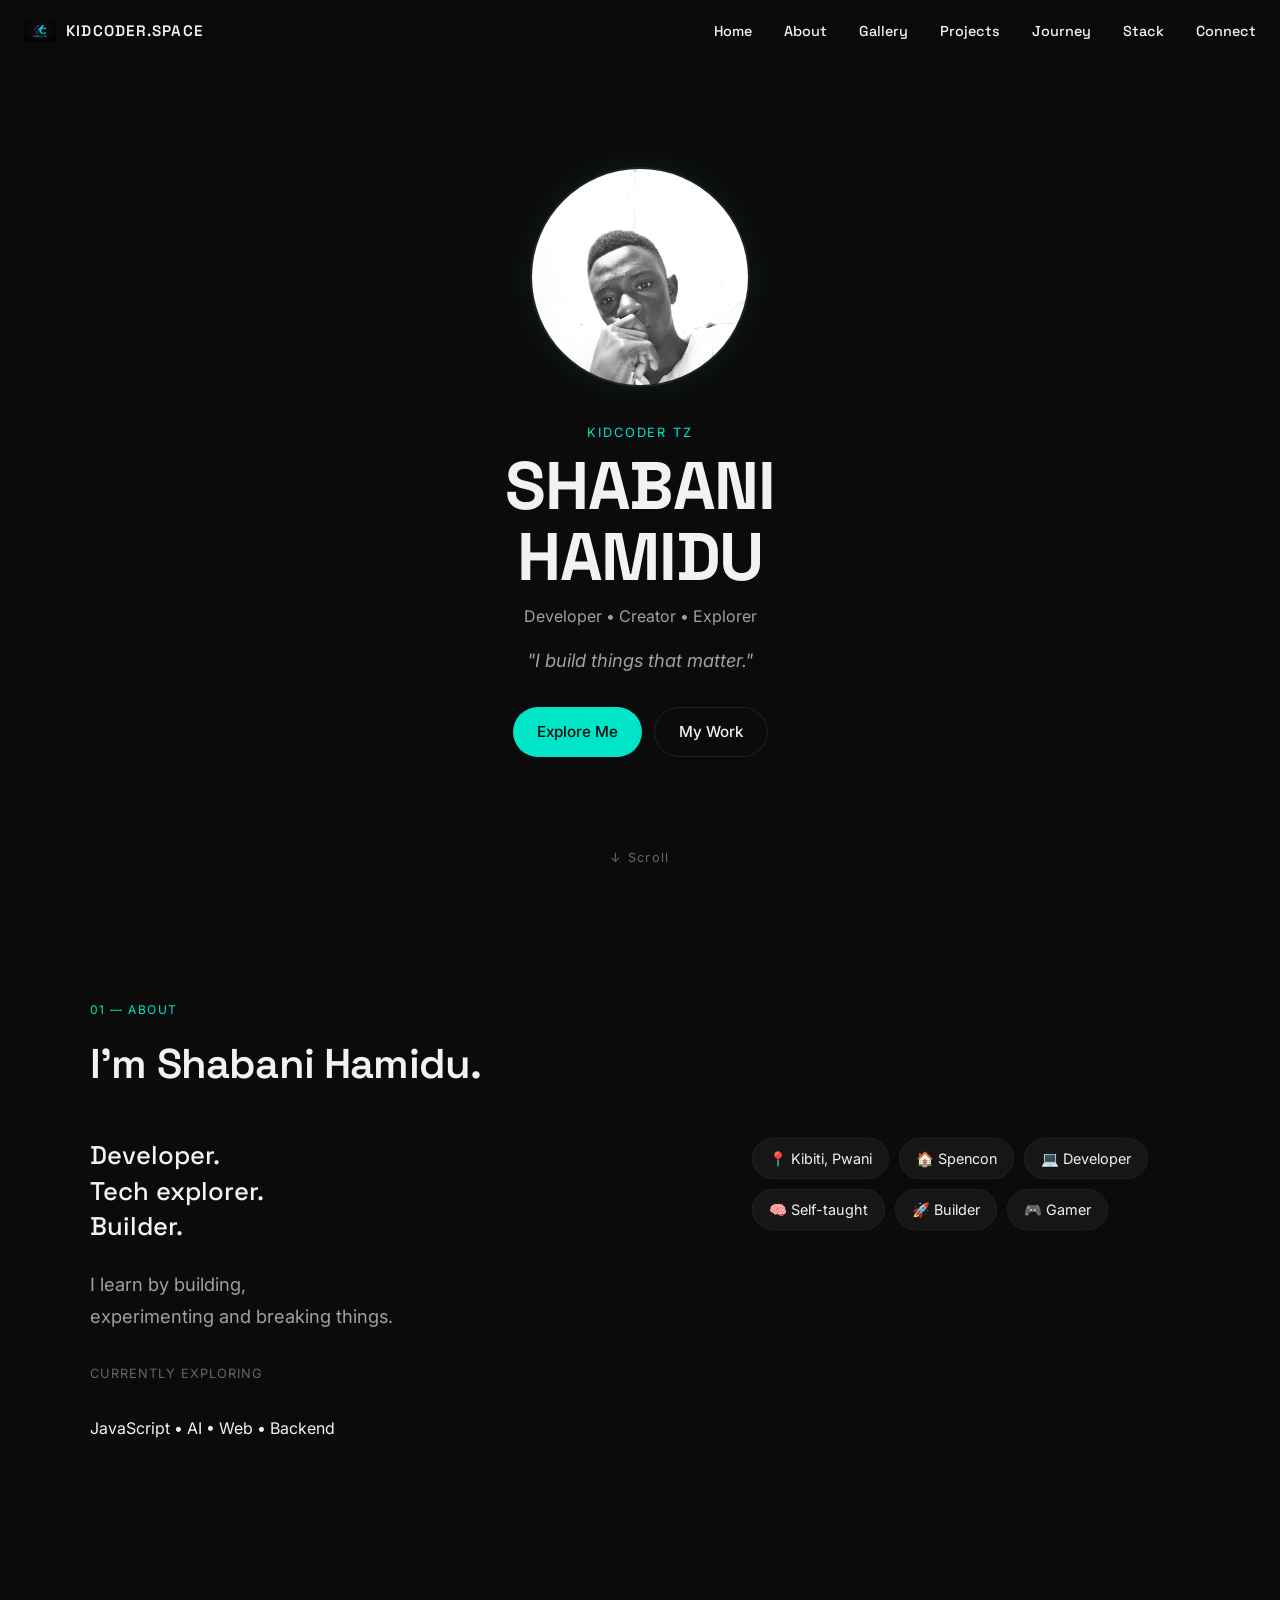
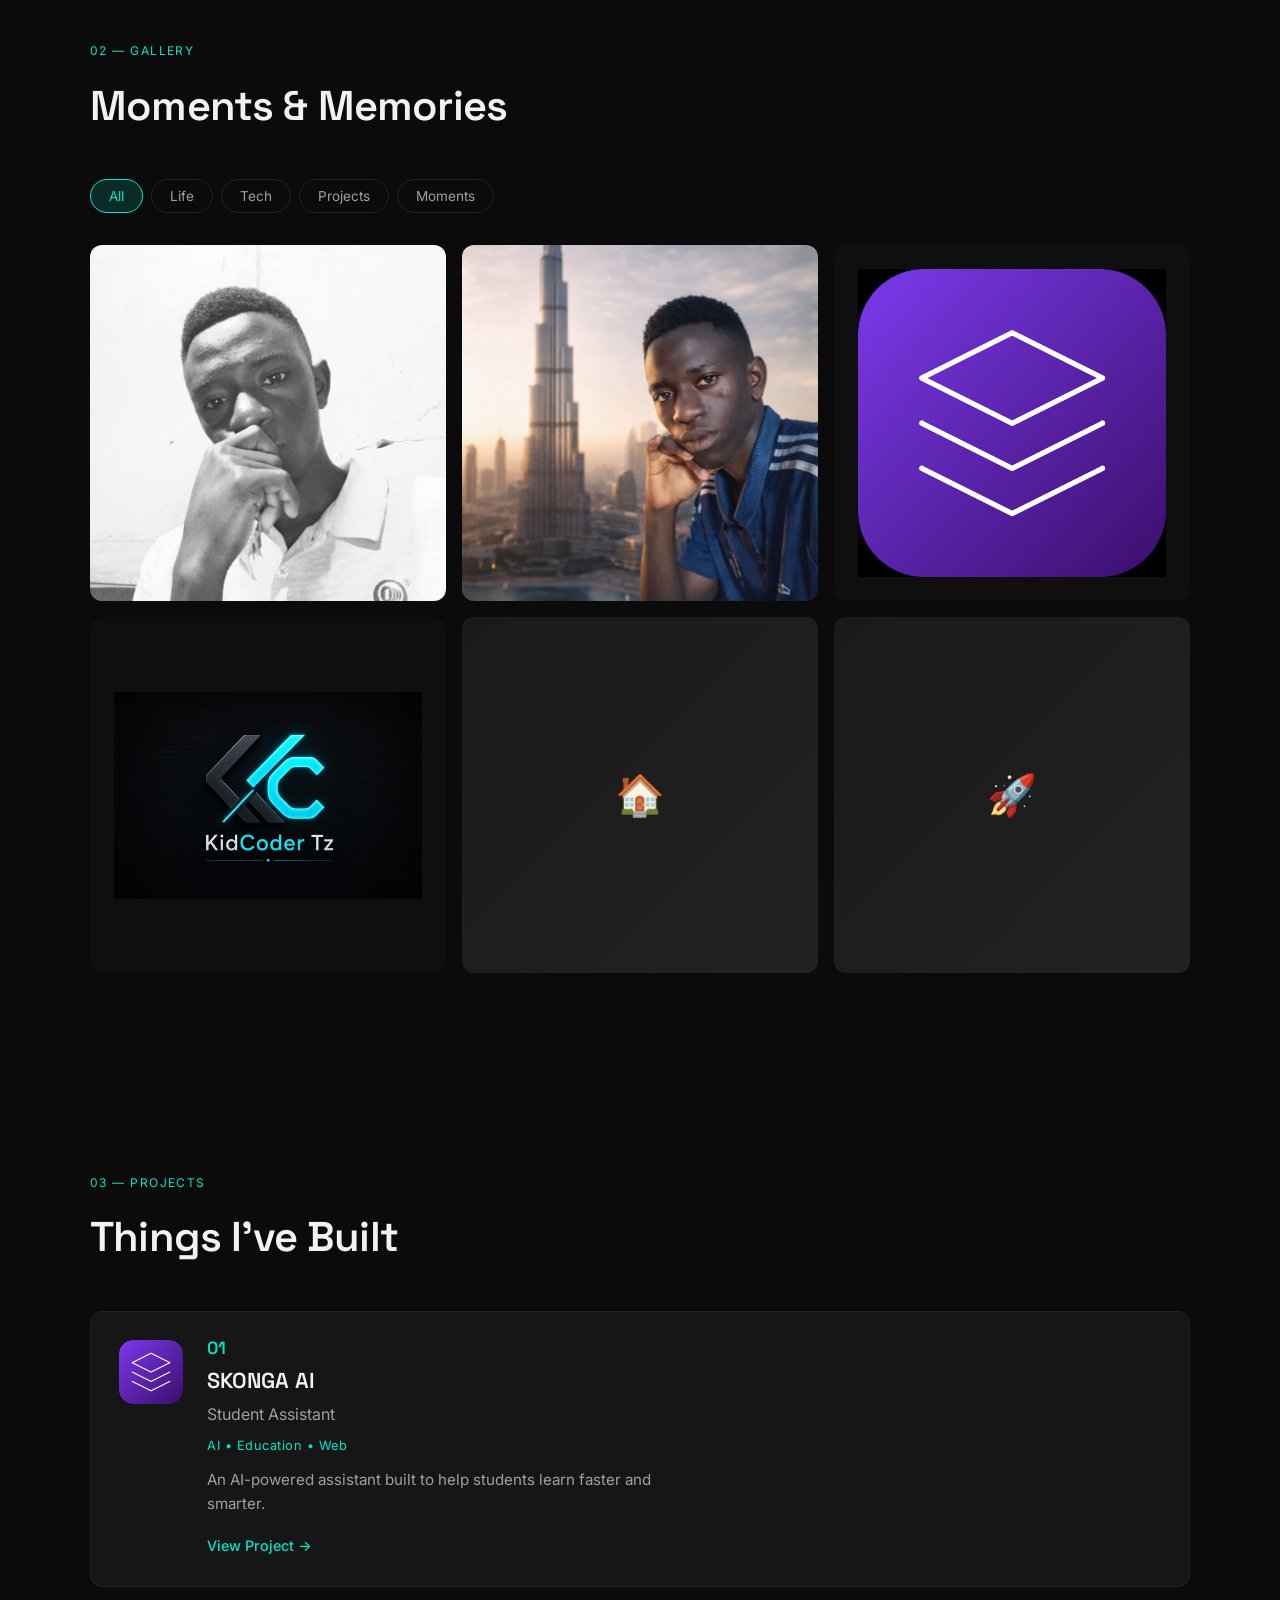
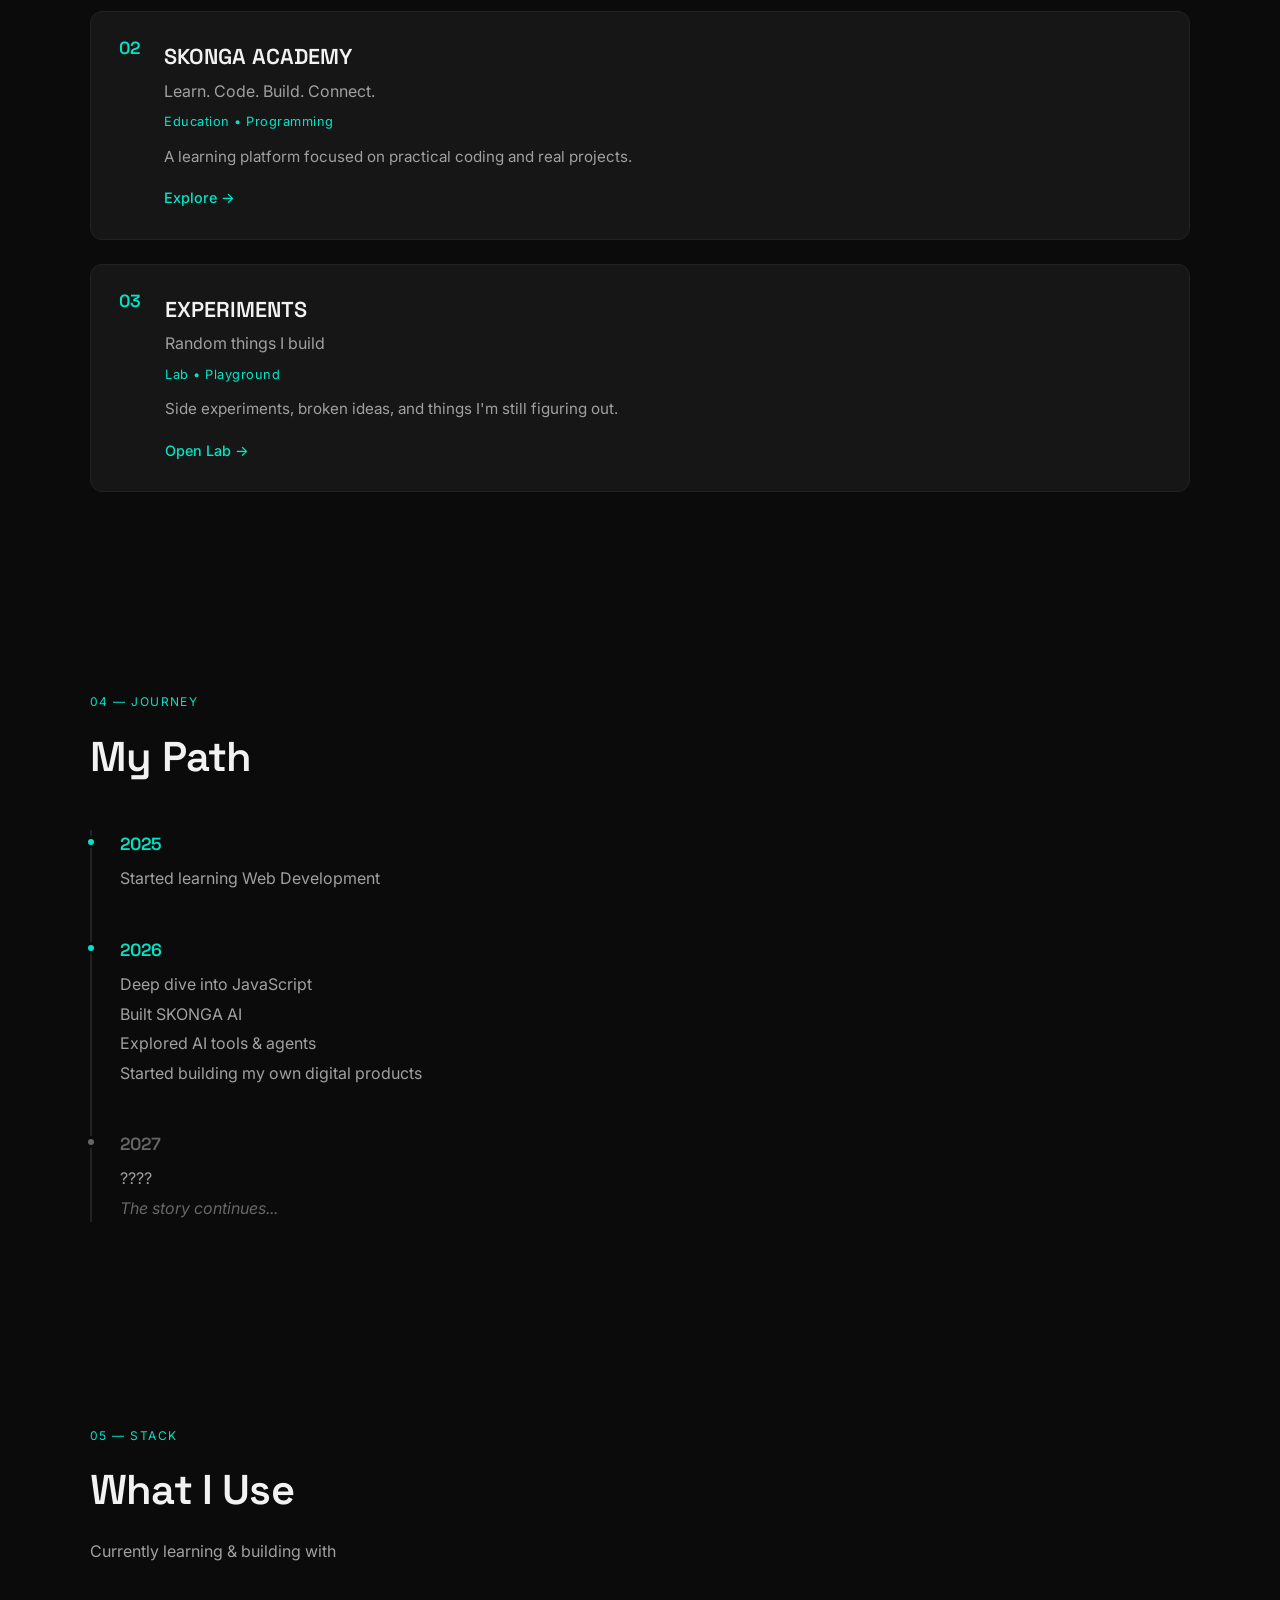
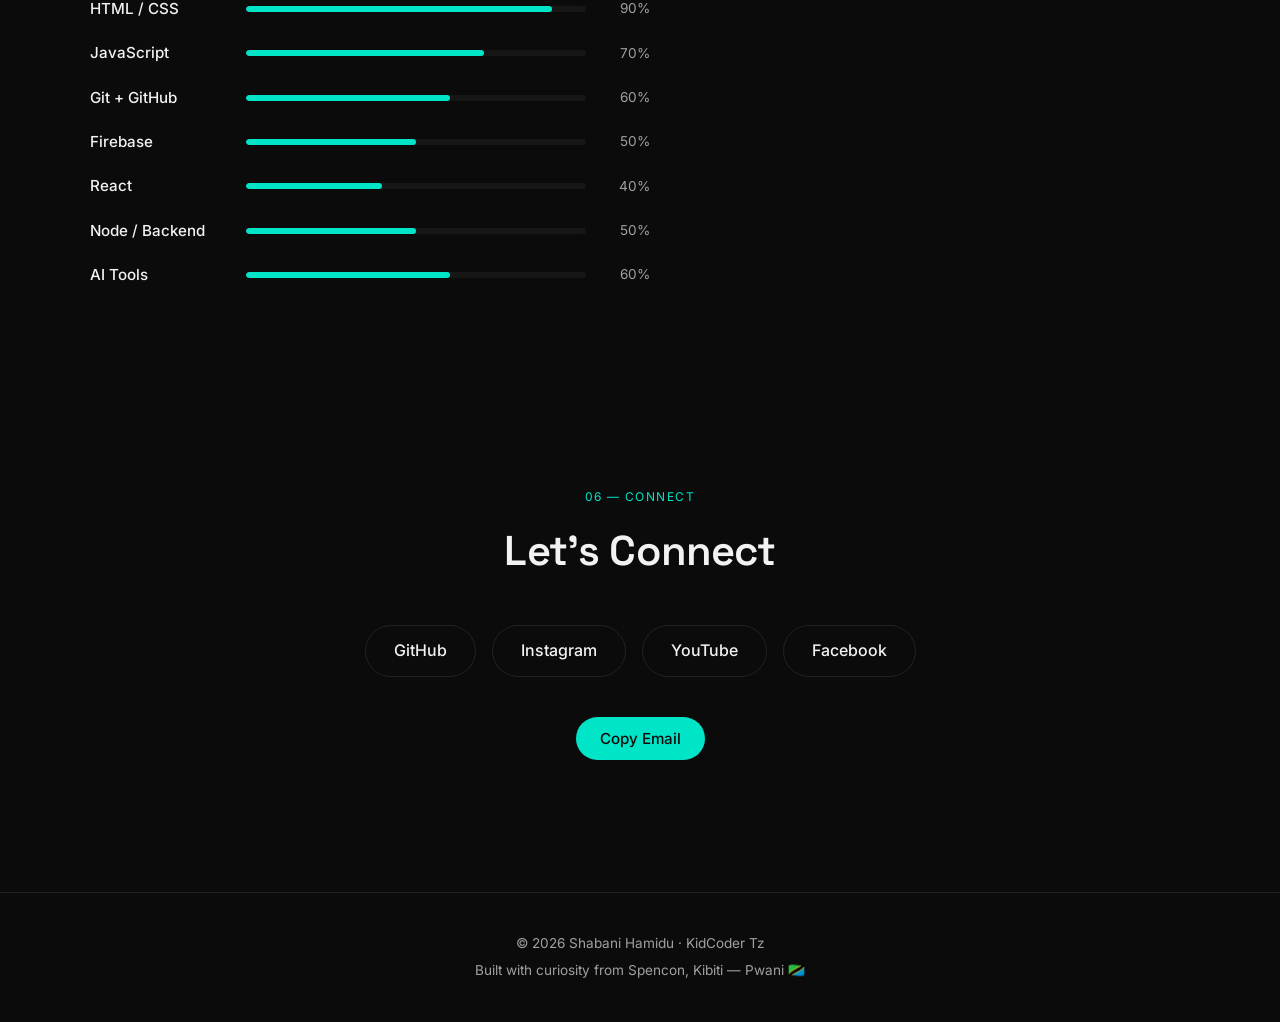
==== index.html @ 8ca24578 "Full packing" ====
<!DOCTYPE html>
<html lang="en">
<head>
  <meta charset="UTF-8" />
  <meta name="viewport" content="width=device-width, initial-scale=1.0" />
  <title>KidCoder Tz — Shabani Hamidu</title>
  <meta name="description" content="The digital home of Shabani Hamidu (KidCoder Tz). Developer, Creator, Explorer from Tanzania." />
  <meta name="theme-color" content="#0B0B0B" />
  <link rel="preconnect" href="https://fonts.googleapis.com" />
  <link rel="preconnect" href="https://fonts.gstatic.com" crossorigin />
  <link href="https://fonts.googleapis.com/css2?family=Inter:wght@400;500;600;700&family=Space+Grotesk:wght@500;600;700&display=swap" rel="stylesheet" />
  <link rel="stylesheet" href="styles.css" />
</head>
<body>
  <!-- Navigation -->
  <header class="nav">
    <a href="#home" class="logo">
      <img src="logo-kidcoder.jpg" alt="KidCoder Tz" class="logo-img" />
      <span>KIDCODER.SPACE</span>
    </a>
    <button class="menu-btn" id="menuBtn" aria-label="Menu">
      <span></span><span></span><span></span>
    </button>
    <nav class="nav-links" id="navLinks">
      <a href="#home">Home</a>
      <a href="#about">About</a>
      <a href="#gallery">Gallery</a>
      <a href="#projects">Projects</a>
      <a href="#journey">Journey</a>
      <a href="#stack">Stack</a>
      <a href="#connect">Connect</a>
    </nav>
  </header>

  <!-- 01 HOME -->
  <section id="home" class="hero">
    <div class="hero-content">
      <div class="hero-photo-wrap">
        <div class="hero-series">
          <img src="shabani-photo.jpg" alt="Shabani Hamidu" class="hero-photo active" data-index="0" />
          <img src="hero.jpg" alt="Shabani — Vision" class="hero-photo" data-index="1" />
        </div>
        <div class="hero-glow"></div>
      </div>
      <div class="hero-text">
        <p class="hero-label">KidCoder Tz</p>
        <h1>SHABANI<br />HAMIDU</h1>
        <p class="hero-roles">Developer • Creator • Explorer</p>
        <p class="hero-quote">"I build things that matter."</p>
        <div class="hero-cta">
          <a href="#about" class="btn btn-primary">Explore Me</a>
          <a href="#projects" class="btn btn-ghost">My Work</a>
        </div>
      </div>
    </div>
    <a href="#about" class="scroll-hint">↓ Scroll</a>
  </section>

  <!-- 02 ABOUT -->
  <section id="about" class="section about">
    <div class="container">
      <p class="section-label">01 — About</p>
      <h2>I'm Shabani Hamidu.</h2>
      <div class="about-grid">
        <div class="about-main">
          <p class="about-roles">
            Developer.<br />
            Tech explorer.<br />
            Builder.
          </p>
          <p class="about-desc">
            I learn by building,<br />
            experimenting and breaking things.
          </p>
          <p class="about-current">
            <span>Currently exploring</span><br />
            JavaScript • AI • Web • Backend
          </p>
        </div>
        <div class="about-tags">
          <div class="tag">📍 Kibiti, Pwani</div>
          <div class="tag">🏠 Spencon</div>
          <div class="tag">💻 Developer</div>
          <div class="tag">🧠 Self-taught</div>
          <div class="tag">🚀 Builder</div>
          <div class="tag">🎮 Gamer</div>
        </div>
      </div>
    </div>
  </section>

  <!-- 03 GALLERY -->
  <section id="gallery" class="section gallery">
    <div class="container">
      <p class="section-label">02 — Gallery</p>
      <h2>Moments &amp; Memories</h2>
      <div class="gallery-filters">
        <button class="filter active" data-filter="all">All</button>
        <button class="filter" data-filter="life">Life</button>
        <button class="filter" data-filter="tech">Tech</button>
        <button class="filter" data-filter="projects">Projects</button>
        <button class="filter" data-filter="moments">Moments</button>
      </div>
      <div class="gallery-grid" id="galleryGrid">
        <div class="gallery-item" data-category="life moments" data-title="Portrait" data-meta="Kibiti • 2026">
          <img src="shabani-photo.jpg" alt="Shabani Hamidu" />
          <div class="gallery-overlay"><span>Portrait</span></div>
        </div>
        <div class="gallery-item" data-category="life moments" data-title="Dubai Dream" data-meta="Vision • 2026">
          <img src="hero.jpg" alt="Shabani — Dubai vision" />
          <div class="gallery-overlay"><span>Dubai Dream</span></div>
        </div>
        <div class="gallery-item" data-category="projects tech" data-title="SKONGA AI" data-meta="Logo • 2026">
          <img src="skonga-logo.png" alt="SKONGA AI logo" class="logo-contain" />
          <div class="gallery-overlay"><span>SKONGA AI</span></div>
        </div>
        <div class="gallery-item" data-category="tech projects" data-title="KidCoder Tz" data-meta="Brand • 2026">
          <img src="logo-kidcoder.jpg" alt="KidCoder Tz logo" class="logo-contain" />
          <div class="gallery-overlay"><span>KidCoder Tz</span></div>
        </div>
        <div class="gallery-item" data-category="life" data-title="Home Base" data-meta="Spencon, Kibiti">
          <div class="placeholder-img">🏠</div>
          <div class="gallery-overlay"><span>Home Base</span></div>
        </div>
        <div class="gallery-item" data-category="moments" data-title="First Deploy" data-meta="2026">
          <div class="placeholder-img">🚀</div>
          <div class="gallery-overlay"><span>First Deploy</span></div>
        </div>
      </div>
    </div>
  </section>

  <!-- Lightbox -->
  <div class="lightbox" id="lightbox">
    <button class="lightbox-close" id="lightboxClose">×</button>
    <img src="" alt="" id="lightboxImg" />
    <div class="lightbox-info">
      <h3 id="lightboxTitle"></h3>
      <p id="lightboxMeta"></p>
    </div>
    <button class="lightbox-nav prev" id="lightboxPrev">←</button>
    <button class="lightbox-nav next" id="lightboxNext">→</button>
  </div>

  <!-- 04 PROJECTS -->
  <section id="projects" class="section projects">
    <div class="container">
      <p class="section-label">03 — Projects</p>
      <h2>Things I've Built</h2>
      <div class="projects-list">
        <article class="project-card">
          <div class="project-logo">
            <img src="skonga-logo.png" alt="SKONGA AI" />
          </div>
          <div class="project-body">
            <span class="project-num">01</span>
            <h3>SKONGA AI</h3>
            <p class="project-tagline">Student Assistant</p>
            <p class="project-tags">AI • Education • Web</p>
            <p class="project-desc">An AI-powered assistant built to help students learn faster and smarter.</p>
            <a href="#" class="project-link">View Project →</a>
          </div>
        </article>
        <article class="project-card">
          <span class="project-num">02</span>
          <div class="project-body">
            <h3>SKONGA ACADEMY</h3>
            <p class="project-tagline">Learn. Code. Build. Connect.</p>
            <p class="project-tags">Education • Programming</p>
            <p class="project-desc">A learning platform focused on practical coding and real projects.</p>
            <a href="#" class="project-link">Explore →</a>
          </div>
        </article>
        <article class="project-card">
          <span class="project-num">03</span>
          <div class="project-body">
            <h3>EXPERIMENTS</h3>
            <p class="project-tagline">Random things I build</p>
            <p class="project-tags">Lab • Playground</p>
            <p class="project-desc">Side experiments, broken ideas, and things I'm still figuring out.</p>
            <a href="#gallery" class="project-link">Open Lab →</a>
          </div>
        </article>
      </div>
    </div>
  </section>

  <!-- 05 JOURNEY -->
  <section id="journey" class="section journey">
    <div class="container">
      <p class="section-label">04 — Journey</p>
      <h2>My Path</h2>
      <div class="timeline">
        <div class="timeline-item">
          <span class="timeline-year">2025</span>
          <div class="timeline-content">
            <p>Started learning Web Development</p>
          </div>
        </div>
        <div class="timeline-item">
          <span class="timeline-year">2026</span>
          <div class="timeline-content">
            <p>Deep dive into JavaScript</p>
            <p>Built SKONGA AI</p>
            <p>Explored AI tools &amp; agents</p>
            <p>Started building my own digital products</p>
          </div>
        </div>
        <div class="timeline-item future">
          <span class="timeline-year">2027</span>
          <div class="timeline-content">
            <p>????</p>
            <p class="muted">The story continues...</p>
          </div>
        </div>
      </div>
    </div>
  </section>

  <!-- 06 STACK -->
  <section id="stack" class="section stack">
    <div class="container">
      <p class="section-label">05 — Stack</p>
      <h2>What I Use</h2>
      <p class="stack-note">Currently learning &amp; building with</p>
      <div class="stack-grid">
        <div class="stack-item">
          <span class="stack-name">HTML / CSS</span>
          <div class="bar"><div class="fill" style="width:90%"></div></div>
          <span class="stack-level">90%</span>
        </div>
        <div class="stack-item">
          <span class="stack-name">JavaScript</span>
          <div class="bar"><div class="fill" style="width:70%"></div></div>
          <span class="stack-level">70%</span>
        </div>
        <div class="stack-item">
          <span class="stack-name">Git + GitHub</span>
          <div class="bar"><div class="fill" style="width:60%"></div></div>
          <span class="stack-level">60%</span>
        </div>
        <div class="stack-item">
          <span class="stack-name">Firebase</span>
          <div class="bar"><div class="fill" style="width:50%"></div></div>
          <span class="stack-level">50%</span>
        </div>
        <div class="stack-item">
          <span class="stack-name">React</span>
          <div class="bar"><div class="fill" style="width:40%"></div></div>
          <span class="stack-level">40%</span>
        </div>
        <div class="stack-item">
          <span class="stack-name">Node / Backend</span>
          <div class="bar"><div class="fill" style="width:50%"></div></div>
          <span class="stack-level">50%</span>
        </div>
        <div class="stack-item">
          <span class="stack-name">AI Tools</span>
          <div class="bar"><div class="fill" style="width:60%"></div></div>
          <span class="stack-level">60%</span>
        </div>
      </div>
    </div>
  </section>

  <!-- 07 CONNECT -->
  <section id="connect" class="section connect">
    <div class="container">
      <p class="section-label">06 — Connect</p>
      <h2>Let's Connect</h2>
      <div class="social-links">
        <a href="https://github.com" target="_blank" rel="noopener" class="social-link">GitHub</a>
        <a href="https://instagram.com" target="_blank" rel="noopener" class="social-link">Instagram</a>
        <a href="https://youtube.com" target="_blank" rel="noopener" class="social-link">YouTube</a>
        <a href="https://facebook.com" target="_blank" rel="noopener" class="social-link">Facebook</a>
      </div>
      <button class="btn btn-primary copy-email" id="copyEmail">
        Copy Email
      </button>
      <p class="email-feedback" id="emailFeedback"></p>
    </div>
  </section>

  <!-- Footer -->
  <footer class="footer">
    <div class="container">
      <p>© 2026 Shabani Hamidu · KidCoder Tz</p>
      <p class="footer-note">Built with curiosity from Spencon, Kibiti — Pwani 🇹🇿</p>
    </div>
  </footer>

  <script src="script.js"></script>
</body>
</html>
---- styles.css ----
/* ============================================
   kidcoder.space — Design System
   Dark • Personal • Experimental • Gen-Z
   ============================================ */

:root {
  --bg: #0B0B0B;
  --bg-elevated: #121212;
  --bg-card: #161616;
  --text: #F2F2F2;
  --text-muted: #A0A0A0;
  --text-dim: #666666;
  --accent: #00E5C7;          /* soft electric teal */
  --accent-soft: rgba(0, 229, 199, 0.15);
  --border: #222222;
  --radius: 12px;
  --font-sans: 'Inter', system-ui, sans-serif;
  --font-display: 'Space Grotesk', system-ui, sans-serif;
  --nav-height: 64px;
  --container: 1100px;
  --transition: 0.25s ease;
}

*, *::before, *::after {
  box-sizing: border-box;
  margin: 0;
  padding: 0;
}

html {
  scroll-behavior: smooth;
  font-size: 16px;
}

body {
  font-family: var(--font-sans);
  background: var(--bg);
  color: var(--text);
  line-height: 1.6;
  overflow-x: hidden;
  -webkit-font-smoothing: antialiased;
}

img {
  max-width: 100%;
  display: block;
}

a {
  color: inherit;
  text-decoration: none;
}

button {
  font-family: inherit;
  cursor: pointer;
  border: none;
  background: none;
  color: inherit;
}

/* ========== NAV ========== */
.nav {
  position: fixed;
  top: 0;
  left: 0;
  right: 0;
  height: var(--nav-height);
  display: flex;
  align-items: center;
  justify-content: space-between;
  padding: 0 24px;
  background: rgba(11, 11, 11, 0.85);
  backdrop-filter: blur(12px);
  z-index: 100;
  border-bottom: 1px solid transparent;
  transition: border-color var(--transition);
}

.nav.scrolled {
  border-bottom-color: var(--border);
}

.logo {
  display: flex;
  align-items: center;
  gap: 10px;
  font-family: var(--font-display);
  font-weight: 600;
  font-size: 0.95rem;
  letter-spacing: 0.08em;
}

.logo-img {
  width: 32px;
  height: 32px;
  object-fit: contain;
  border-radius: 6px;
}

.menu-btn {
  display: flex;
  flex-direction: column;
  gap: 5px;
  width: 28px;
  padding: 4px 0;
  z-index: 110;
}

.menu-btn span {
  display: block;
  height: 2px;
  background: var(--text);
  transition: var(--transition);
}

.menu-btn.open span:nth-child(1) {
  transform: translateY(7px) rotate(45deg);
}
.menu-btn.open span:nth-child(2) {
  opacity: 0;
}
.menu-btn.open span:nth-child(3) {
  transform: translateY(-7px) rotate(-45deg);
}

.nav-links {
  position: fixed;
  inset: 0;
  background: var(--bg);
  display: flex;
  flex-direction: column;
  align-items: center;
  justify-content: center;
  gap: 28px;
  opacity: 0;
  pointer-events: none;
  transition: opacity 0.3s ease;
  z-index: 105;
}

.nav-links.open {
  opacity: 1;
  pointer-events: auto;
}

.nav-links a {
  font-family: var(--font-display);
  font-size: 1.5rem;
  font-weight: 500;
  transition: color var(--transition);
}

.nav-links a:hover {
  color: var(--accent);
}

@media (min-width: 900px) {
  .menu-btn { display: none; }
  .nav-links {
    position: static;
    flex-direction: row;
    gap: 32px;
    opacity: 1;
    pointer-events: auto;
    background: transparent;
  }
  .nav-links a {
    font-size: 0.9rem;
    font-weight: 500;
  }
}

/* ========== HERO ========== */
.hero {
  min-height: 100vh;
  min-height: 100dvh;
  display: flex;
  flex-direction: column;
  align-items: center;
  justify-content: center;
  padding: calc(var(--nav-height) + 40px) 24px 80px;
  position: relative;
  text-align: center;
}

.hero-content {
  display: flex;
  flex-direction: column;
  align-items: center;
  gap: 36px;
  max-width: 640px;
}

.hero-photo-wrap {
  position: relative;
  width: 220px;
  height: 220px;
}

.hero-series {
  position: relative;
  width: 100%;
  height: 100%;
  border-radius: 50%;
  overflow: hidden;
  border: 2px solid var(--border);
  z-index: 2;
}

.hero-photo {
  position: absolute;
  inset: 0;
  width: 100%;
  height: 100%;
  object-fit: cover;
  object-position: center top;
  opacity: 0;
  transform: scale(1.05);
  transition: opacity 1.4s ease, transform 6s ease;
  filter: contrast(1.08);
}

.hero-photo.active {
  opacity: 1;
  transform: scale(1);
  z-index: 2;
}

.hero-glow {
  position: absolute;
  inset: -20px;
  background: radial-gradient(circle, rgba(0, 229, 199, 0.25) 0%, transparent 70%);
  border-radius: 50%;
  z-index: 1;
  animation: pulse 4s ease-in-out infinite;
}

@keyframes pulse {
  0%, 100% { opacity: 0.6; transform: scale(1); }
  50% { opacity: 1; transform: scale(1.05); }
}

.hero-label {
  font-size: 0.8rem;
  letter-spacing: 0.15em;
  text-transform: uppercase;
  color: var(--accent);
  margin-bottom: 8px;
}

.hero-text h1 {
  font-family: var(--font-display);
  font-size: clamp(2.8rem, 10vw, 4.2rem);
  font-weight: 700;
  line-height: 1.05;
  letter-spacing: -0.02em;
  margin-bottom: 12px;
}

.hero-roles {
  font-size: 1rem;
  color: var(--text-muted);
  margin-bottom: 16px;
}

.hero-quote {
  font-size: 1.15rem;
  font-style: italic;
  color: var(--text-muted);
  margin-bottom: 32px;
}

.hero-cta {
  display: flex;
  gap: 12px;
  flex-wrap: wrap;
  justify-content: center;
}

.btn {
  display: inline-flex;
  align-items: center;
  justify-content: center;
  padding: 12px 24px;
  border-radius: 999px;
  font-size: 0.95rem;
  font-weight: 500;
  transition: all var(--transition);
}

.btn-primary {
  background: var(--accent);
  color: #0B0B0B;
}

.btn-primary:hover {
  background: #00ffd9;
  transform: translateY(-2px);
}

.btn-ghost {
  border: 1px solid var(--border);
  color: var(--text);
}

.btn-ghost:hover {
  border-color: var(--accent);
  color: var(--accent);
}

.scroll-hint {
  position: absolute;
  bottom: 32px;
  left: 50%;
  transform: translateX(-50%);
  font-size: 0.8rem;
  color: var(--text-dim);
  letter-spacing: 0.1em;
  animation: bounce 2s infinite;
}

@keyframes bounce {
  0%, 100% { transform: translateX(-50%) translateY(0); }
  50% { transform: translateX(-50%) translateY(6px); }
}

/* ========== SECTIONS ========== */
.section {
  padding: 100px 24px;
}

.container {
  max-width: var(--container);
  margin: 0 auto;
}

.section-label {
  font-size: 0.75rem;
  letter-spacing: 0.12em;
  text-transform: uppercase;
  color: var(--accent);
  margin-bottom: 12px;
}

.section h2 {
  font-family: var(--font-display);
  font-size: clamp(1.8rem, 5vw, 2.6rem);
  font-weight: 600;
  margin-bottom: 40px;
  letter-spacing: -0.02em;
}

/* ========== ABOUT ========== */
.about-grid {
  display: grid;
  gap: 48px;
}

@media (min-width: 700px) {
  .about-grid {
    grid-template-columns: 1.4fr 1fr;
    align-items: start;
  }
}

.about-roles {
  font-family: var(--font-display);
  font-size: 1.6rem;
  font-weight: 500;
  line-height: 1.4;
  margin-bottom: 24px;
}

.about-desc {
  font-size: 1.15rem;
  color: var(--text-muted);
  margin-bottom: 32px;
  line-height: 1.7;
}

.about-current span {
  display: block;
  font-size: 0.8rem;
  letter-spacing: 0.08em;
  text-transform: uppercase;
  color: var(--text-dim);
  margin-bottom: 6px;
}

.about-tags {
  display: flex;
  flex-wrap: wrap;
  gap: 10px;
}

.tag {
  padding: 8px 16px;
  background: var(--bg-card);
  border: 1px solid var(--border);
  border-radius: 999px;
  font-size: 0.9rem;
}

/* ========== GALLERY ========== */
.gallery-filters {
  display: flex;
  flex-wrap: wrap;
  gap: 8px;
  margin-bottom: 32px;
}

.filter {
  padding: 8px 18px;
  border-radius: 999px;
  font-size: 0.85rem;
  border: 1px solid var(--border);
  color: var(--text-muted);
  transition: all var(--transition);
}

.filter.active,
.filter:hover {
  background: var(--accent-soft);
  border-color: var(--accent);
  color: var(--accent);
}

.gallery-grid {
  display: grid;
  grid-template-columns: repeat(2, 1fr);
  gap: 12px;
}

@media (min-width: 700px) {
  .gallery-grid {
    grid-template-columns: repeat(3, 1fr);
    gap: 16px;
  }
}

.gallery-item {
  position: relative;
  aspect-ratio: 1;
  border-radius: var(--radius);
  overflow: hidden;
  background: var(--bg-card);
  cursor: pointer;
  transition: transform var(--transition);
}

.gallery-item:hover {
  transform: scale(1.02);
}

.gallery-item img {
  width: 100%;
  height: 100%;
  object-fit: cover;
}

.gallery-item img.logo-contain {
  object-fit: contain;
  padding: 24px;
  background: #0f0f0f;
}

.placeholder-img {
  width: 100%;
  height: 100%;
  display: flex;
  align-items: center;
  justify-content: center;
  font-size: 2.5rem;
  background: linear-gradient(135deg, #1a1a1a, #222);
}

.gallery-overlay {
  position: absolute;
  inset: 0;
  background: linear-gradient(to top, rgba(0,0,0,0.8) 0%, transparent 50%);
  display: flex;
  align-items: flex-end;
  padding: 16px;
  opacity: 0;
  transition: opacity var(--transition);
}

.gallery-item:hover .gallery-overlay {
  opacity: 1;
}

.gallery-overlay span {
  font-size: 0.9rem;
  font-weight: 500;
}

/* Lightbox */
.lightbox {
  position: fixed;
  inset: 0;
  background: rgba(0,0,0,0.95);
  z-index: 200;
  display: flex;
  flex-direction: column;
  align-items: center;
  justify-content: center;
  opacity: 0;
  pointer-events: none;
  transition: opacity 0.3s ease;
  padding: 24px;
}

.lightbox.open {
  opacity: 1;
  pointer-events: auto;
}

.lightbox img {
  max-height: 70vh;
  max-width: 90vw;
  border-radius: 8px;
  object-fit: contain;
}

.lightbox-info {
  text-align: center;
  margin-top: 20px;
}

.lightbox-info h3 {
  font-family: var(--font-display);
  font-size: 1.2rem;
  margin-bottom: 4px;
}

.lightbox-info p {
  color: var(--text-muted);
  font-size: 0.9rem;
}

.lightbox-close {
  position: absolute;
  top: 24px;
  right: 24px;
  font-size: 2rem;
  color: var(--text);
  line-height: 1;
}

.lightbox-nav {
  position: absolute;
  top: 50%;
  transform: translateY(-50%);
  font-size: 1.8rem;
  color: var(--text-muted);
  padding: 12px;
  transition: color var(--transition);
}

.lightbox-nav:hover { color: var(--accent); }
.lightbox-nav.prev { left: 16px; }
.lightbox-nav.next { right: 16px; }

/* ========== PROJECTS ========== */
.projects-list {
  display: flex;
  flex-direction: column;
  gap: 24px;
}

.project-card {
  display: grid;
  grid-template-columns: auto 1fr;
  gap: 24px;
  padding: 28px;
  background: var(--bg-card);
  border: 1px solid var(--border);
  border-radius: var(--radius);
  transition: border-color var(--transition);
  align-items: start;
}

.project-card:hover {
  border-color: var(--accent);
}

.project-logo {
  width: 64px;
  height: 64px;
  border-radius: 14px;
  overflow: hidden;
  background: #1a1a2e;
  flex-shrink: 0;
}

.project-logo img {
  width: 100%;
  height: 100%;
  object-fit: cover;
}

.project-num {
  font-family: var(--font-display);
  font-size: 1.1rem;
  font-weight: 600;
  color: var(--accent);
  line-height: 1;
  display: block;
  margin-bottom: 6px;
}

.project-body h3 {
  font-family: var(--font-display);
  font-size: 1.35rem;
  font-weight: 600;
  margin-bottom: 4px;
}

.project-tagline {
  color: var(--text-muted);
  margin-bottom: 8px;
}

.project-tags {
  font-size: 0.8rem;
  color: var(--accent);
  letter-spacing: 0.04em;
  margin-bottom: 12px;
}

.project-desc {
  color: var(--text-muted);
  font-size: 0.95rem;
  margin-bottom: 16px;
  max-width: 480px;
}

.project-link {
  font-size: 0.9rem;
  font-weight: 500;
  color: var(--accent);
  transition: opacity var(--transition);
}

.project-link:hover {
  opacity: 0.8;
}

/* ========== JOURNEY ========== */
.timeline {
  position: relative;
  padding-left: 28px;
  border-left: 2px solid var(--border);
}

.timeline-item {
  position: relative;
  padding-bottom: 40px;
}

.timeline-item:last-child {
  padding-bottom: 0;
}

.timeline-item::before {
  content: '';
  position: absolute;
  left: -35px;
  top: 6px;
  width: 12px;
  height: 12px;
  border-radius: 50%;
  background: var(--accent);
  border: 3px solid var(--bg);
}

.timeline-item.future::before {
  background: var(--text-dim);
}

.timeline-year {
  font-family: var(--font-display);
  font-size: 1.1rem;
  font-weight: 600;
  color: var(--accent);
  display: block;
  margin-bottom: 8px;
}

.timeline-item.future .timeline-year {
  color: var(--text-dim);
}

.timeline-content p {
  color: var(--text-muted);
  margin-bottom: 4px;
}

.timeline-content .muted {
  color: var(--text-dim);
  font-style: italic;
}

/* ========== STACK ========== */
.stack-note {
  color: var(--text-muted);
  margin-bottom: 32px;
  margin-top: -24px;
}

.stack-grid {
  display: flex;
  flex-direction: column;
  gap: 20px;
  max-width: 560px;
}

.stack-item {
  display: grid;
  grid-template-columns: 140px 1fr 48px;
  align-items: center;
  gap: 16px;
}

.stack-name {
  font-size: 0.95rem;
  font-weight: 500;
}

.bar {
  height: 6px;
  background: var(--bg-card);
  border-radius: 999px;
  overflow: hidden;
}

.fill {
  height: 100%;
  background: var(--accent);
  border-radius: 999px;
  transition: width 1s ease;
}

.stack-level {
  font-size: 0.85rem;
  color: var(--text-muted);
  text-align: right;
}

/* ========== CONNECT ========== */
.connect {
  text-align: center;
}

.social-links {
  display: flex;
  flex-wrap: wrap;
  justify-content: center;
  gap: 16px;
  margin-bottom: 40px;
}

.social-link {
  padding: 12px 28px;
  border: 1px solid var(--border);
  border-radius: 999px;
  font-weight: 500;
  transition: all var(--transition);
}

.social-link:hover {
  border-color: var(--accent);
  color: var(--accent);
  background: var(--accent-soft);
}

.copy-email {
  margin: 0 auto;
}

.email-feedback {
  margin-top: 12px;
  font-size: 0.9rem;
  color: var(--accent);
  min-height: 1.4em;
}

/* ========== FOOTER ========== */
.footer {
  padding: 40px 24px;
  border-top: 1px solid var(--border);
  text-align: center;
}

.footer p {
  font-size: 0.85rem;
  color: var(--text-muted);
}

.footer-note {
  margin-top: 6px;
  color: var(--text-dim);
}

/* ========== UTILITIES ========== */
@media (max-width: 480px) {
  .stack-item {
    grid-template-columns: 1fr;
    gap: 6px;
  }
  .stack-level {
    text-align: left;
  }
}
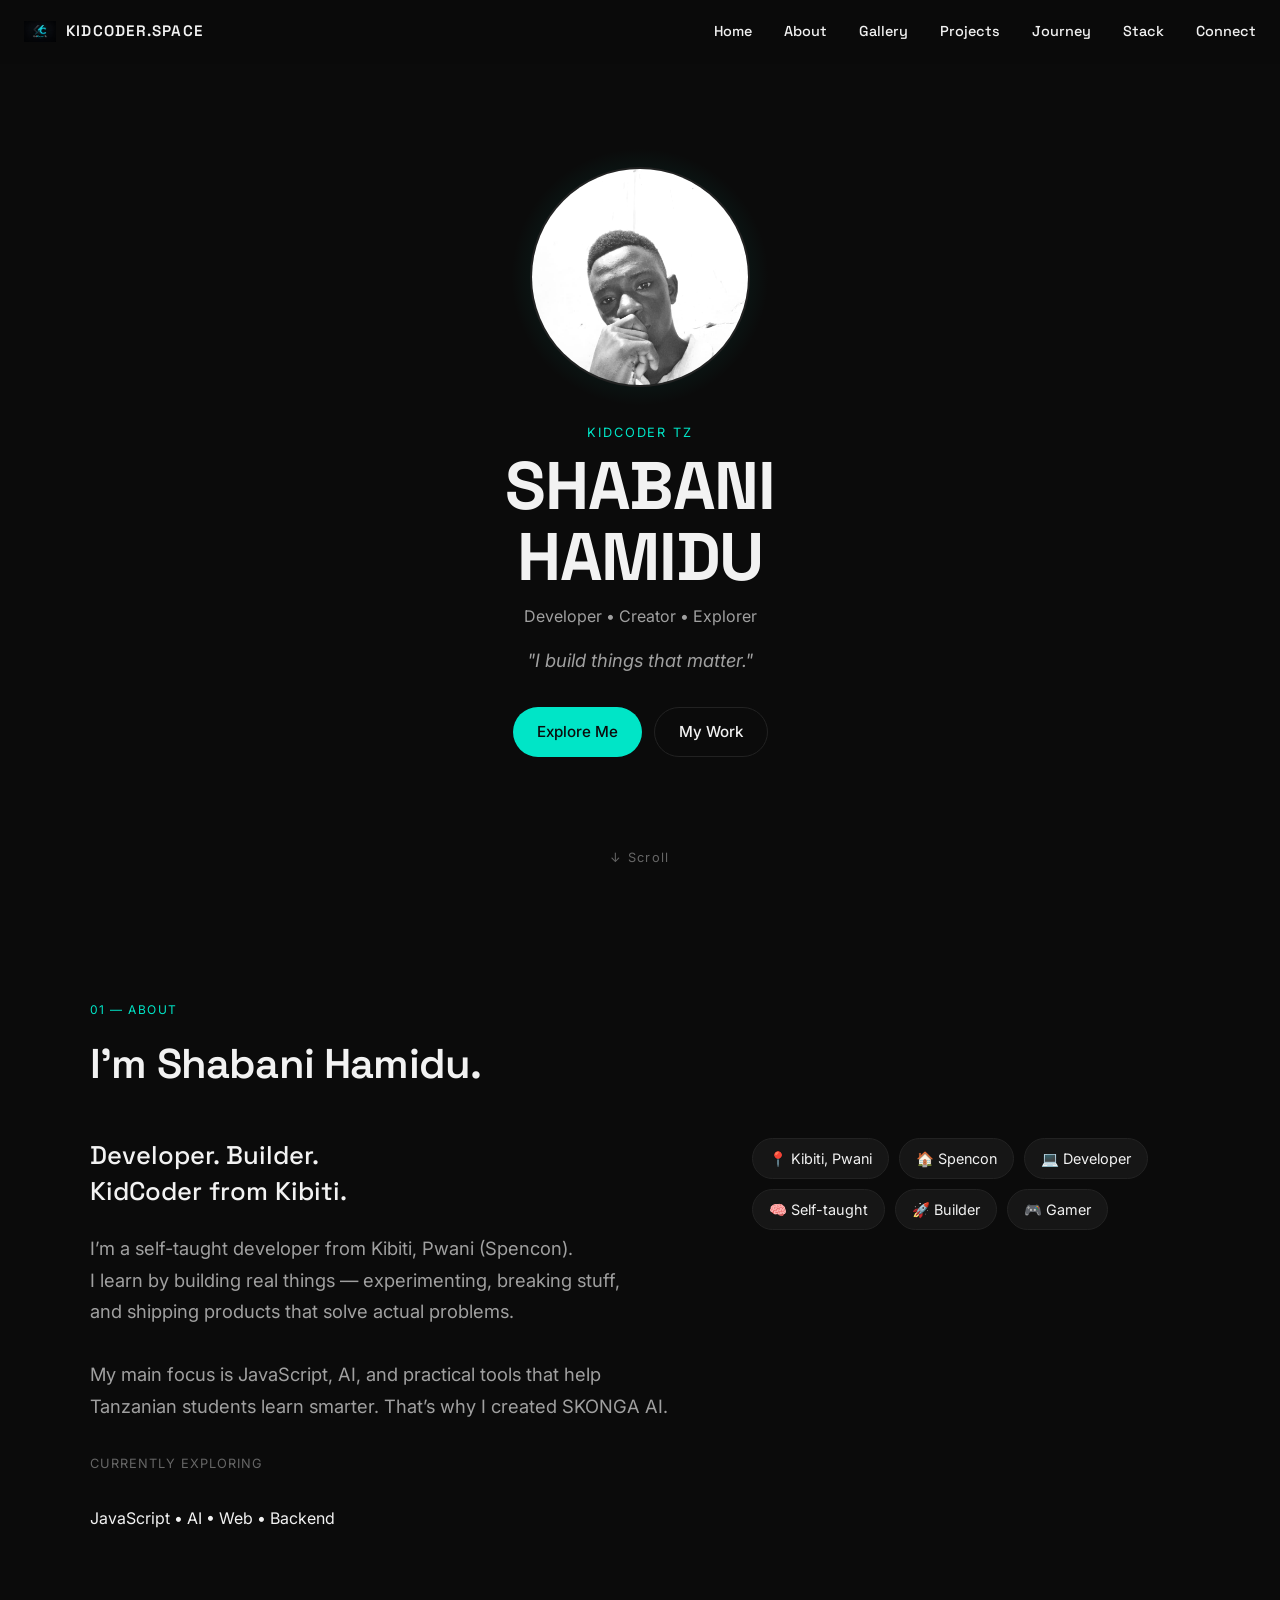
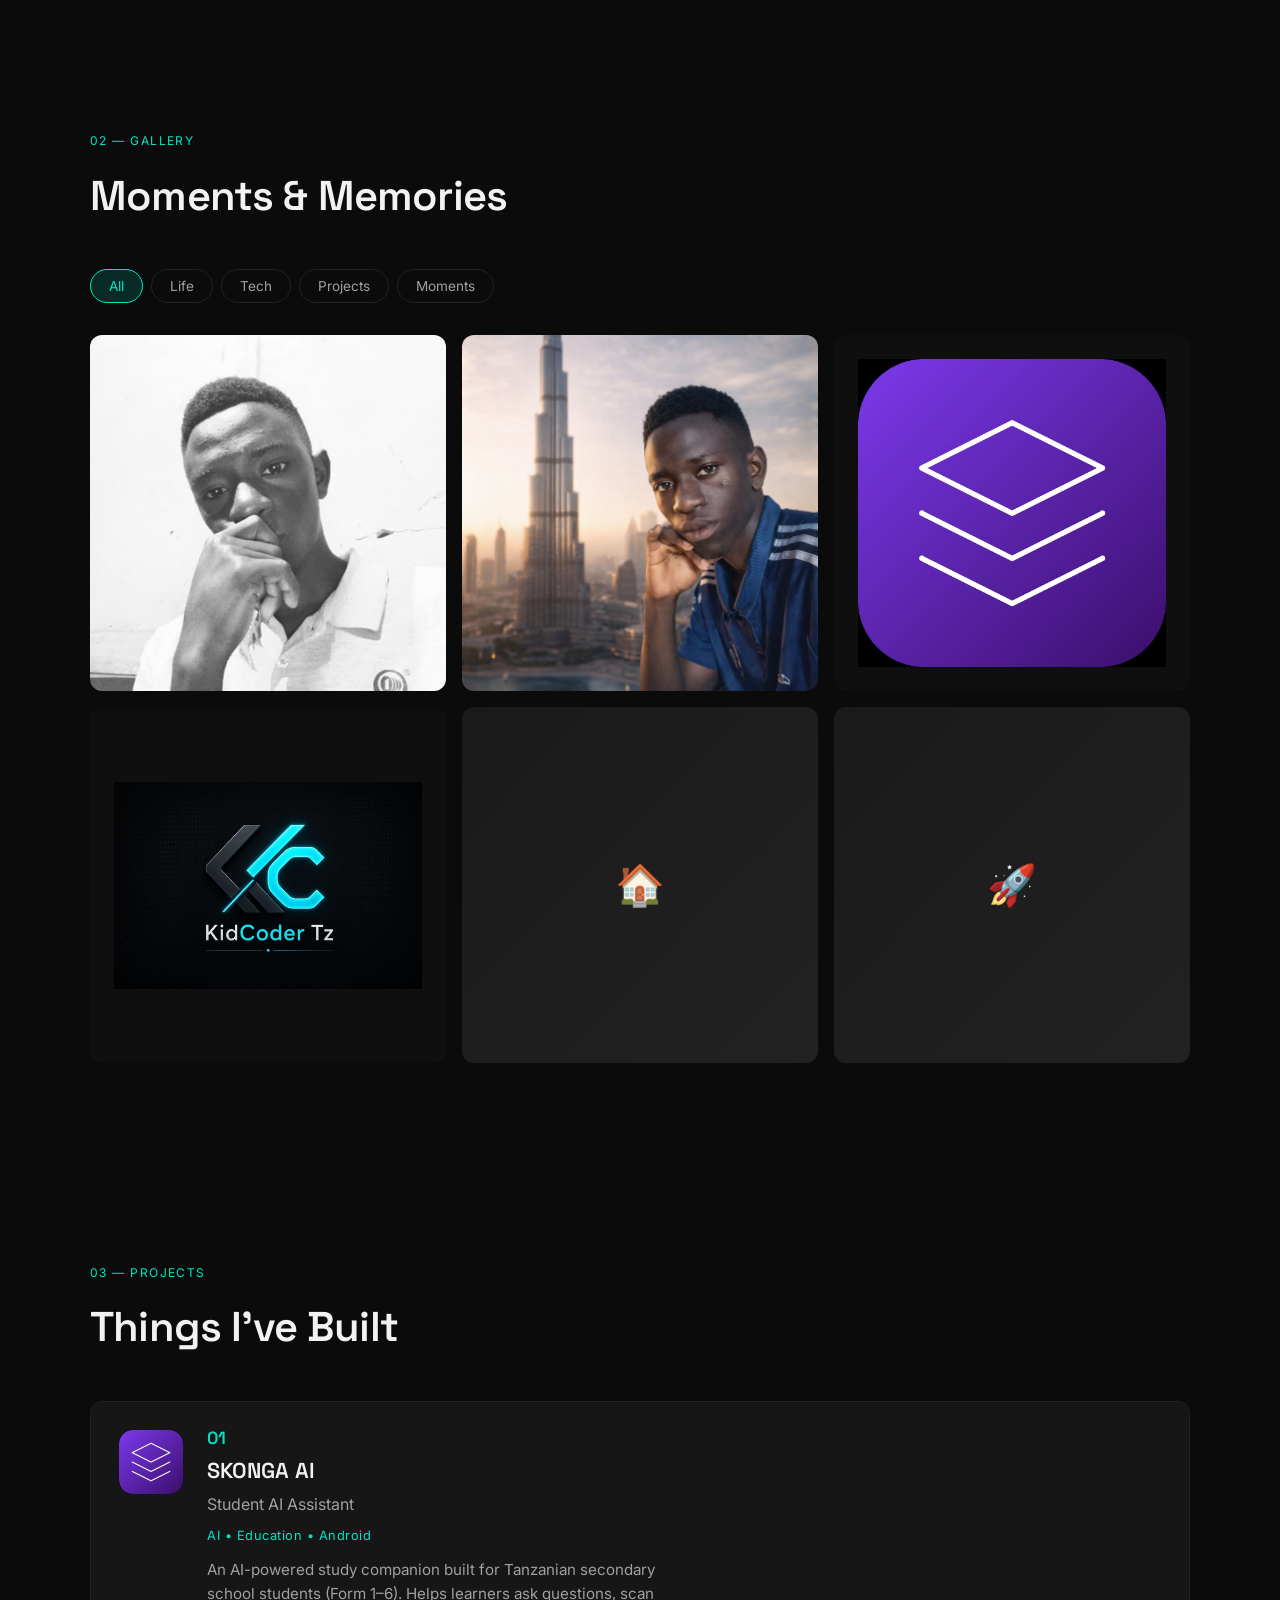
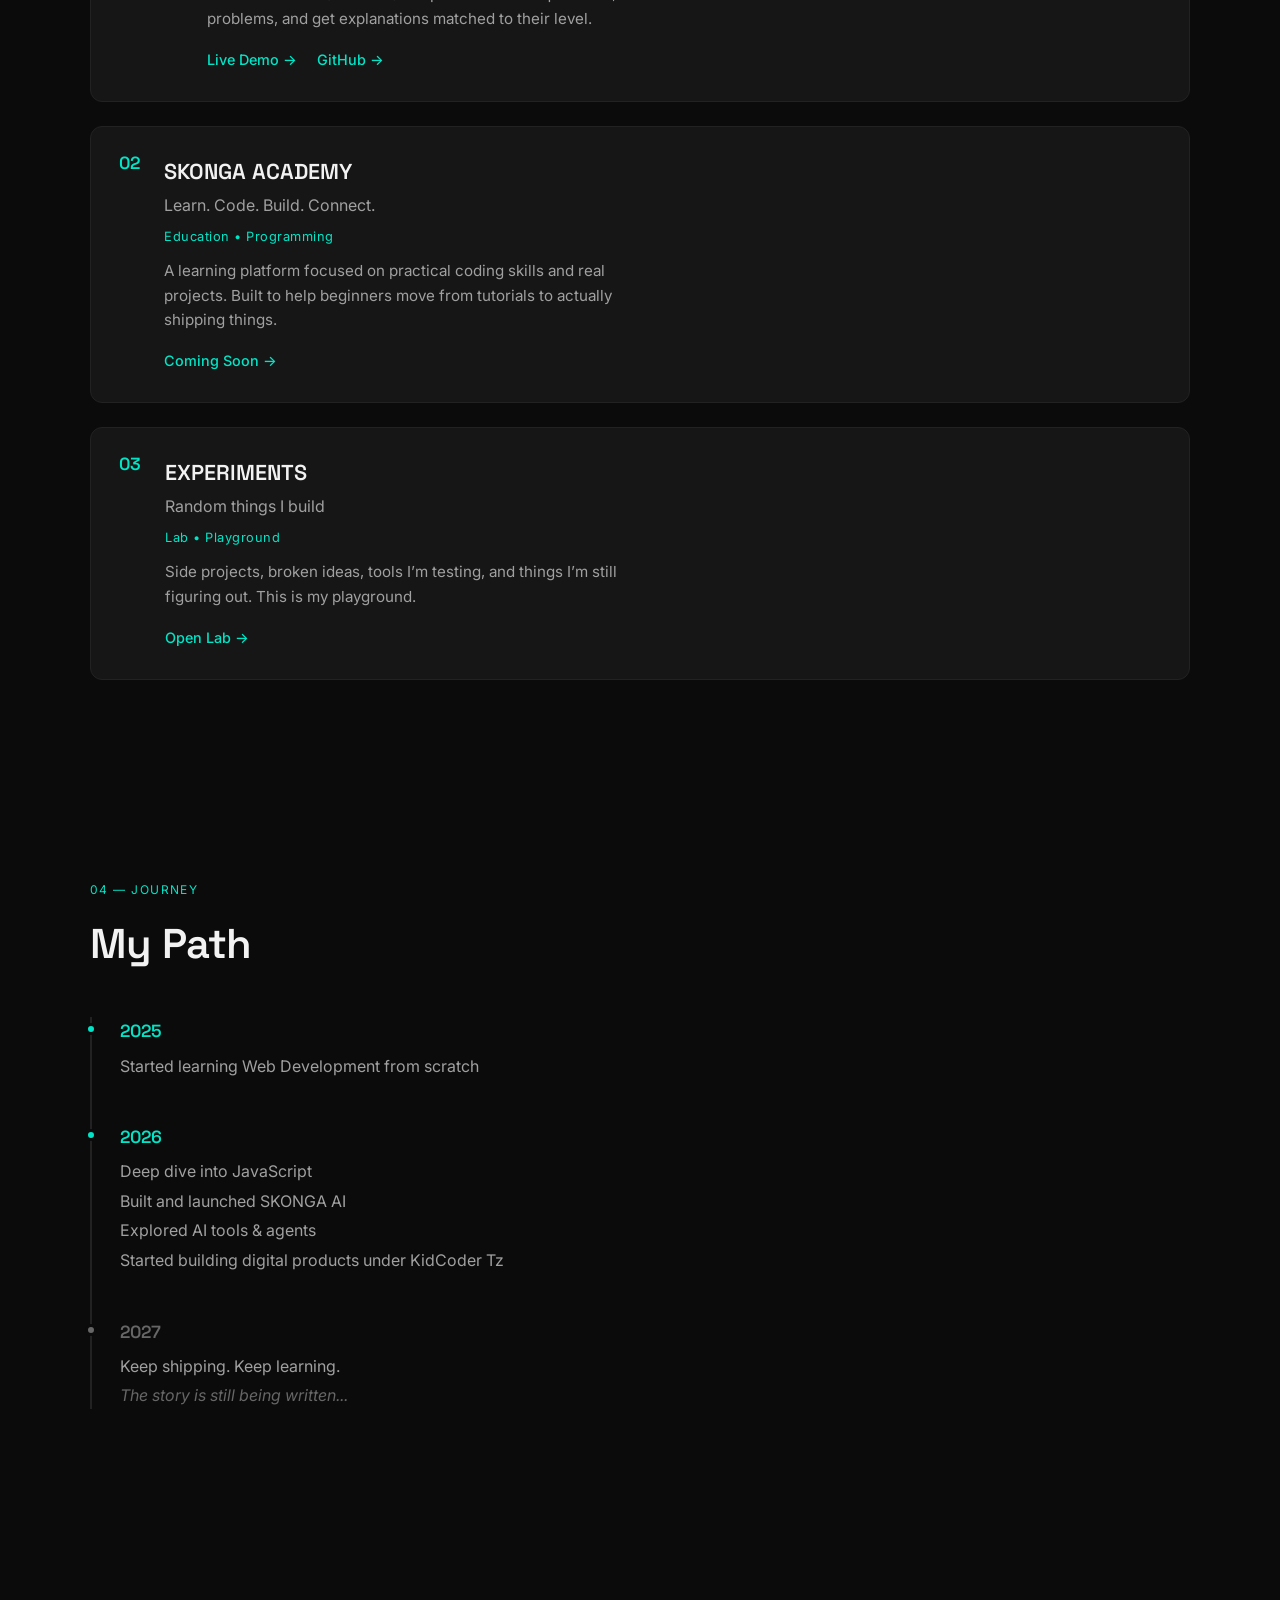
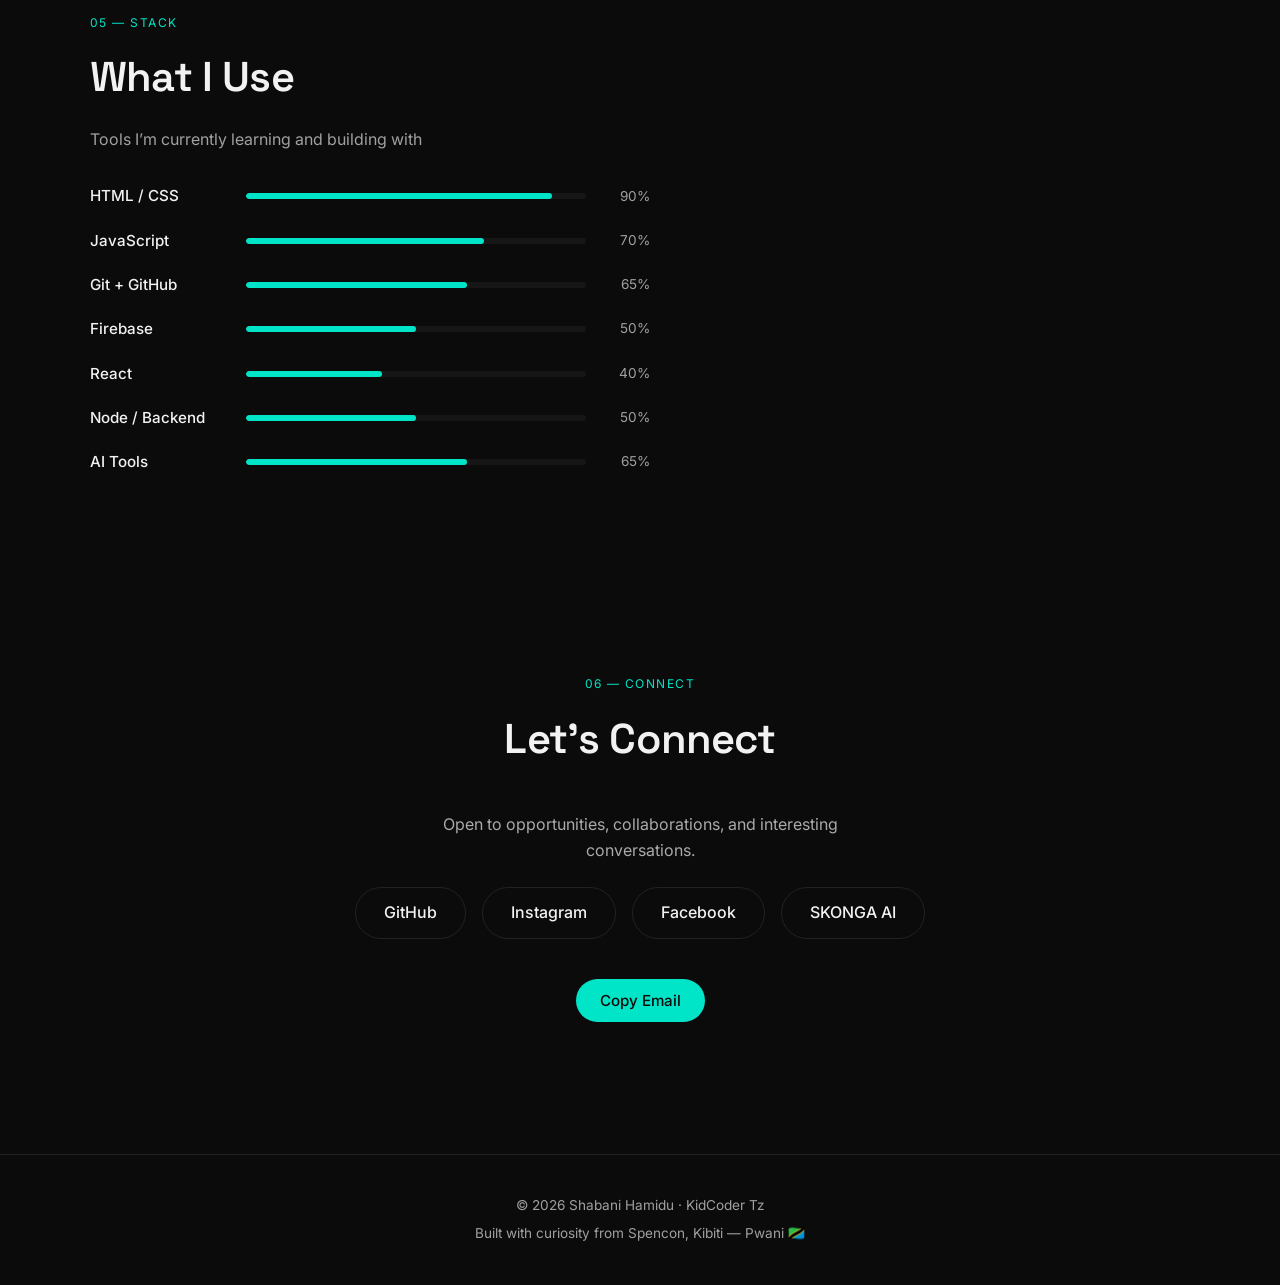
==== commit 180cf2c9: "Improve About, Projects, Journey, Stack & Connect sections with stronger personal tone and real soci" ====
--- a/index.html
+++ b/index.html
@@ -3,6 +3,7 @@
 <head>
   <meta charset="UTF-8" />
   <meta name="viewport" content="width=device-width, initial-scale=1.0" />
+  <meta name="google-site-verification" content="m_wtOPKaTqEda7IagXySNBkiGiIue0bqQgtWDUwGi8Q" />
   <title>KidCoder Tz — Shabani Hamidu</title>
   <meta name="description" content="The digital home of Shabani Hamidu (KidCoder Tz). Developer, Creator, Explorer from Tanzania." />
   <meta name="theme-color" content="#0B0B0B" />
@@ -64,13 +65,17 @@
       <div class="about-grid">
         <div class="about-main">
           <p class="about-roles">
-            Developer.<br />
-            Tech explorer.<br />
-            Builder.
+            Developer. Builder.<br />
+            KidCoder from Kibiti.
           </p>
           <p class="about-desc">
-            I learn by building,<br />
-            experimenting and breaking things.
+            I’m a self-taught developer from Kibiti, Pwani (Spencon).<br />
+            I learn by building real things — experimenting, breaking stuff,<br />
+            and shipping products that solve actual problems.
+          </p>
+          <p class="about-desc" style="margin-top: 1rem;">
+            My main focus is JavaScript, AI, and practical tools that help<br />
+            Tanzanian students learn smarter. That’s why I created SKONGA AI.
           </p>
           <p class="about-current">
             <span>Currently exploring</span><br />
@@ -93,7 +98,7 @@
   <section id="gallery" class="section gallery">
     <div class="container">
       <p class="section-label">02 — Gallery</p>
-      <h2>Moments &amp; Memories</h2>
+      <h2>Moments & Memories</h2>
       <div class="gallery-filters">
         <button class="filter active" data-filter="all">All</button>
         <button class="filter" data-filter="life">Life</button>
@@ -155,10 +160,11 @@
           <div class="project-body">
             <span class="project-num">01</span>
             <h3>SKONGA AI</h3>
-            <p class="project-tagline">Student Assistant</p>
-            <p class="project-tags">AI • Education • Web</p>
-            <p class="project-desc">An AI-powered assistant built to help students learn faster and smarter.</p>
-            <a href="#" class="project-link">View Project →</a>
+            <p class="project-tagline">Student AI Assistant</p>
+            <p class="project-tags">AI • Education • Android</p>
+            <p class="project-desc">An AI-powered study companion built for Tanzanian secondary school students (Form 1–6). Helps learners ask questions, scan problems, and get explanations matched to their level.</p>
+            <a href="https://skonga-web.vercel.app" target="_blank" rel="noopener" class="project-link">Live Demo →</a>
+            <a href="https://github.com/shabanihamidu19-cell/skonga-ai-v1" target="_blank" rel="noopener" class="project-link" style="margin-left: 1rem;">GitHub →</a>
           </div>
         </article>
         <article class="project-card">
@@ -167,8 +173,8 @@
             <h3>SKONGA ACADEMY</h3>
             <p class="project-tagline">Learn. Code. Build. Connect.</p>
             <p class="project-tags">Education • Programming</p>
-            <p class="project-desc">A learning platform focused on practical coding and real projects.</p>
-            <a href="#" class="project-link">Explore →</a>
+            <p class="project-desc">A learning platform focused on practical coding skills and real projects. Built to help beginners move from tutorials to actually shipping things.</p>
+            <a href="#" class="project-link">Coming Soon →</a>
           </div>
         </article>
         <article class="project-card">
@@ -177,7 +183,7 @@
             <h3>EXPERIMENTS</h3>
             <p class="project-tagline">Random things I build</p>
             <p class="project-tags">Lab • Playground</p>
-            <p class="project-desc">Side experiments, broken ideas, and things I'm still figuring out.</p>
+            <p class="project-desc">Side projects, broken ideas, tools I’m testing, and things I’m still figuring out. This is my playground.</p>
             <a href="#gallery" class="project-link">Open Lab →</a>
           </div>
         </article>
@@ -194,23 +200,23 @@
         <div class="timeline-item">
           <span class="timeline-year">2025</span>
           <div class="timeline-content">
-            <p>Started learning Web Development</p>
+            <p>Started learning Web Development from scratch</p>
           </div>
         </div>
         <div class="timeline-item">
           <span class="timeline-year">2026</span>
           <div class="timeline-content">
             <p>Deep dive into JavaScript</p>
-            <p>Built SKONGA AI</p>
-            <p>Explored AI tools &amp; agents</p>
-            <p>Started building my own digital products</p>
+            <p>Built and launched SKONGA AI</p>
+            <p>Explored AI tools & agents</p>
+            <p>Started building digital products under KidCoder Tz</p>
           </div>
         </div>
         <div class="timeline-item future">
           <span class="timeline-year">2027</span>
           <div class="timeline-content">
-            <p>????</p>
-            <p class="muted">The story continues...</p>
+            <p>Keep shipping. Keep learning.</p>
+            <p class="muted">The story is still being written...</p>
           </div>
         </div>
       </div>
@@ -222,7 +228,7 @@
     <div class="container">
       <p class="section-label">05 — Stack</p>
       <h2>What I Use</h2>
-      <p class="stack-note">Currently learning &amp; building with</p>
+      <p class="stack-note">Tools I’m currently learning and building with</p>
       <div class="stack-grid">
         <div class="stack-item">
           <span class="stack-name">HTML / CSS</span>
@@ -236,8 +242,8 @@
         </div>
         <div class="stack-item">
           <span class="stack-name">Git + GitHub</span>
-          <div class="bar"><div class="fill" style="width:60%"></div></div>
-          <span class="stack-level">60%</span>
+          <div class="bar"><div class="fill" style="width:65%"></div></div>
+          <span class="stack-level">65%</span>
         </div>
         <div class="stack-item">
           <span class="stack-name">Firebase</span>
@@ -256,8 +262,8 @@
         </div>
         <div class="stack-item">
           <span class="stack-name">AI Tools</span>
-          <div class="bar"><div class="fill" style="width:60%"></div></div>
-          <span class="stack-level">60%</span>
+          <div class="bar"><div class="fill" style="width:65%"></div></div>
+          <span class="stack-level">65%</span>
         </div>
       </div>
     </div>
@@ -268,11 +274,14 @@
     <div class="container">
       <p class="section-label">06 — Connect</p>
       <h2>Let's Connect</h2>
+      <p style="margin-bottom: 1.5rem; color: #aaa; max-width: 480px; margin-left: auto; margin-right: auto;">
+        Open to opportunities, collaborations, and interesting conversations.
+      </p>
       <div class="social-links">
-        <a href="https://github.com" target="_blank" rel="noopener" class="social-link">GitHub</a>
-        <a href="https://instagram.com" target="_blank" rel="noopener" class="social-link">Instagram</a>
-        <a href="https://youtube.com" target="_blank" rel="noopener" class="social-link">YouTube</a>
-        <a href="https://facebook.com" target="_blank" rel="noopener" class="social-link">Facebook</a>
+        <a href="https://github.com/shabanihamidu19-cell" target="_blank" rel="noopener" class="social-link">GitHub</a>
+        <a href="https://www.instagram.com/skonga.ai" target="_blank" rel="noopener" class="social-link">Instagram</a>
+        <a href="https://www.facebook.com/KidCoderTz" target="_blank" rel="noopener" class="social-link">Facebook</a>
+        <a href="https://skonga-web.vercel.app" target="_blank" rel="noopener" class="social-link">SKONGA AI</a>
       </div>
       <button class="btn btn-primary copy-email" id="copyEmail">
         Copy Email
